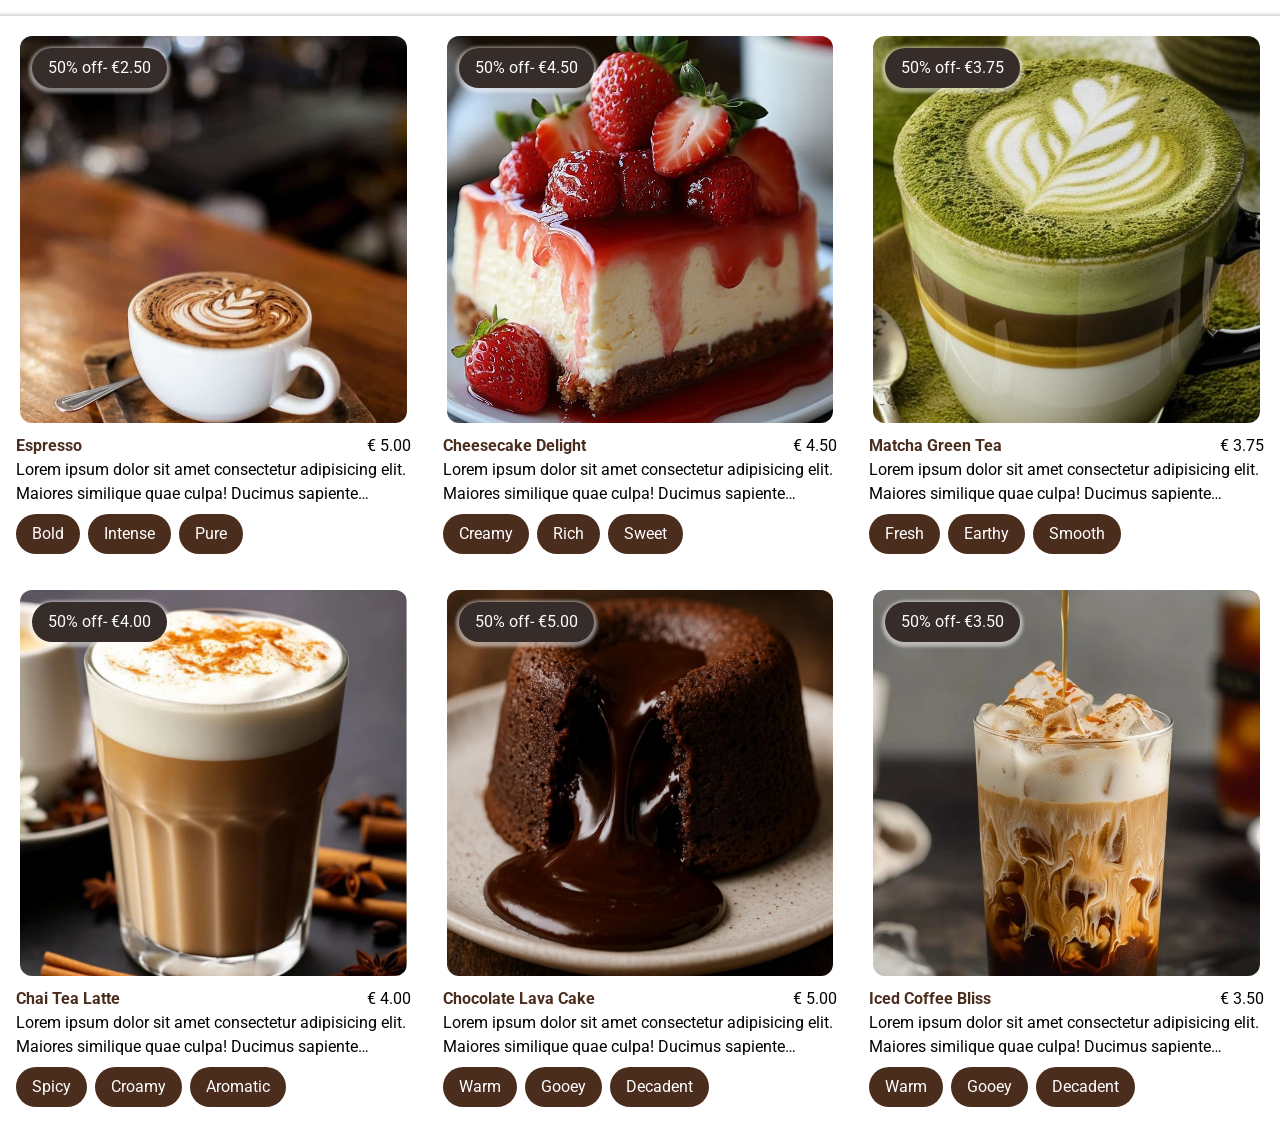
==== coffee/index.html @ 7f75d532 "Products Grid" ====
<!DOCTYPE html>
<html lang="en">
<head>
    <meta charset="UTF-8">
    <meta name="viewport" content="width=device-width, initial-scale=1.0">
    
    <link rel="stylesheet" href="style.css">
    
    <title>Coffee Shop</title>
</head>
<body>
    <main class="container">
        
        <section class="d-grid grid-3col gap-3">
            
            <!--A column for a product-->
            <div class="col">
                <figure class="product-image">
                    <img src="assets/coffee-cup.jpg" alt="">
                    <figcaption class="product-tag">50% off- €2.50</figcaption>
                </figure>
                
                <div class="d-flex flex-between">
                    <strong class="text-primary"> Espresso</strong>
                    <span>&euro; 5.00</span>
                </div>
                
                <p class="line-2">
                    Lorem ipsum dolor sit amet consectetur adipisicing elit. Maiores similique quae culpa!
                    Ducimus sapiente inventore perspiciatis nulla consequuntur blanditiis, vel unde, iste omnis numquam reiciendis, libero debitis iusto recusandae eius.
                </p>
                
                <div class="tags">
                    <a href="#" class="tag-item">Bold</a>
                    <a href="#" class="tag-item">Intense</a>
                    <a href="#" class="tag-item">Pure</a>
                </div>
           
           
            </div>
            <div class="col">
                <figure class="product-image">
                    <img src="assets/Delight-cheesecake.jpg" alt="">
                    <figcaption class="product-tag">50% off- €4.50</figcaption>
                </figure>
                
                <div class="d-flex flex-between">
                    <strong class="text-primary"> Cheesecake Delight</strong>
                    <span>&euro; 4.50</span>
                </div>
                <p class="line-2">
                    Lorem ipsum dolor sit amet consectetur adipisicing elit. Maiores similique quae culpa!
                    Ducimus sapiente inventore perspiciatis nulla consequuntur blanditiis, vel unde, iste omnis numquam reiciendis, libero debitis iusto recusandae eius.
                </p>
                <div class="tags">
                    <a href="#" class="tag-item">Creamy</a>
                    <a href="#" class="tag-item">Rich</a>
                    <a href="#" class="tag-item">Sweet</a>
                </div>

            </div>
            <div class="col">
                <figure class="product-image">
                    <img src="assets/Green-Tea.jpg" alt="">
                    <figcaption class="product-tag">50% off- €3.75</figcaption>
                </figure>
                
                <div class="d-flex flex-between">
                    <strong class="text-primary"> Matcha Green Tea</strong>
                    <span>&euro; 3.75</span>
                </div>
                <p class="line-2">
                    Lorem ipsum dolor sit amet consectetur adipisicing elit. Maiores similique quae culpa!
                    Ducimus sapiente inventore perspiciatis nulla consequuntur blanditiis, vel unde, iste omnis numquam reiciendis, libero debitis iusto recusandae eius.
                </p>
                <div class="tags">
                    <a href="#" class="tag-item">Fresh</a>
                    <a href="#" class="tag-item">Earthy</a>
                    <a href="#" class="tag-item">Smooth</a>
                </div>

            </div>
            <div class="col">
                <figure class="product-image">
                    <img src="assets/Chai-Tea.jpg" alt="">
                    <figcaption class="product-tag">50% off- €4.00</figcaption>
                </figure>
                
                <div class="d-flex flex-between">
                    <strong class="text-primary"> Chai Tea Latte </strong>
                    <span>&euro; 4.00</span>
                </div>
                <p class="line-2">
                    Lorem ipsum dolor sit amet consectetur adipisicing elit. Maiores similique quae culpa!
                    Ducimus sapiente inventore perspiciatis nulla consequuntur blanditiis, vel unde, iste omnis numquam reiciendis, libero debitis iusto recusandae eius.
                </p>
                <div class="tags">
                    <a href="#" class="tag-item">Spicy</a>
                    <a href="#" class="tag-item">Croamy</a>
                    <a href="#" class="tag-item">Aromatic</a>
                </div>

            </div>
            <div class="col">
                <figure class="product-image">
                    <img src="assets/Lava-Cake.jpg" alt="">
                    <figcaption class="product-tag">50% off- €5.00</figcaption>
                </figure>
                
                <div class="d-flex flex-between">
                    <strong class="text-primary"> Chocolate Lava Cake </strong>
                    <span>&euro; 5.00</span>
                </div>
                <p class="line-2">
                    Lorem ipsum dolor sit amet consectetur adipisicing elit. Maiores similique quae culpa!
                    Ducimus sapiente inventore perspiciatis nulla consequuntur blanditiis, vel unde, iste omnis numquam reiciendis, libero debitis iusto recusandae eius.
                </p>
                <div class="tags">
                    <a href="#" class="tag-item">Warm</a>
                    <a href="#" class="tag-item">Gooey</a>
                    <a href="#" class="tag-item">Decadent</a>
                </div>

            </div>
            <div class="col">
                <figure class="product-image">
                    <img src="assets/Iced-coffee.jpg" alt="">
                    <figcaption class="product-tag">50% off- €3.50</figcaption>
                </figure>
                
                <div class="d-flex flex-between">
                    <strong class="text-primary"> Iced Coffee Bliss </strong>
                    <span>&euro; 3.50</span>
                </div>
                <p class="line-2">
                    Lorem ipsum dolor sit amet consectetur adipisicing elit. Maiores similique quae culpa!
                    Ducimus sapiente inventore perspiciatis nulla consequuntur blanditiis, vel unde, iste omnis numquam reiciendis, libero debitis iusto recusandae eius.
                </p>
                <div class="tags">
                    <a href="#" class="tag-item">Warm</a>
                    <a href="#" class="tag-item">Gooey</a>
                    <a href="#" class="tag-item">Decadent</a>
                </div>
        </section>
        
        
    </main>
    
    
    
</body>
</html>
---- coffee/style.css ----
@import url('https://fonts.googleapis.com/css2?family=Noto+Serif:ital,wght@0,100..900;1,100..900&family=Roboto:ital,wght@0,100..900;1,100..900&display=swap');

  /* CSS Variables*/
:root {
   --primary: #4b2d1e;
   --primary-tint: #75513f;
   --primary-shade: #30170a;

   --Dark: #362d2a;
   --light:#ffffff;

   --muted:#e8e6e5;
   --muted-tint:#f8f6f5;
   --muted-shade:#d8d6d5;

   --shadow-dark: 0 0.1rem 0.2rem 0.2rem rgba(45, 40, 35, 0.2);
   --shadow-light: 0 0.1rem 0.2rem 0.2rem rgba(255, 255, 255, 0.5);

--font-normal: Roboto,arial,sans-serif;
--font-heading: 'Noto serif',serif;


--space-0: 0;
--space-1: 0.5rem;
--space-2: 1rem;
--space-3: 2rem;
}

/* CSS Reset - Targets everything */
*{
    box-sizing: border-box;
    margin: 0;
    padding: 0;
}

body{
    font-family:  var(--font-normal);
    line-height: 1.5;

}
h1,h2,h3,h4,h5,h6{
    font-family: var(--font-heading);
    margin-bottom: 0.5rem;
}

p{
    margin-bottom: 0.5rem;
}



/************************************* BUTTONS ********************************/
.btn{
    border:none;
    border-radius: 1rem;

    padding: var(--space-1) var(--space-2);
     
    cursor: pointer;

}
.btn-primary {
    background-color: var(--primary);
    color: var(--light);
}
.btn-primary:hover {
background-color:var(--primary-tint);
}
.btn-primary:active {
    background-color: var(--primary-shade);
}

.btn-secondary{
    background-color: var(--muted);
    color: var(--Dark);
}
.btn-secondary:hover {
background-color: var(--muted-tint);
}
.btn-secondary:active{
    background-color: var(--muted-shade);
}
.link {
color: var(--primary);
text-decoration: underline;
}
.link:hover {
color: var(--primary-tint);
}






/*************************************  COLOR  ********************************/

.bg-primary { background-color: var(--primary); }
.bg-dark {  background-color: var(--Dark);}  
.bg-light { background-color: var(--light); }
.bg-muted {  background-color: var(--muted);} 


    .text-primary { color: var(--primary); }
    .text-dark { color: var(--Dark); }
    .text-light { color: var(--light); }
    .text-muted { color: var(--muted); }

 /************************************* COMPONENTS ********************************/

.product-image{
    position: relative;
    /*tells all children that this is a parent*/
}

.product-image img {
aspect-ratio: 1 / 1;
width: 100%;

object-fit: cover;

border: 4px solid var(--light);
border-radius: var(--space-2);
}
.product-image .product-tag {
background-color: var(--Dark);
color:var(--light);
box-shadow: var(--shadow-light);

padding: var(--space-1) var(--space-2);
border-radius: var(--space-3);

position: absolute;
left: var(--space-2);
top: var(--space-2);
}
.tags {
    display: flex;
    list-style: none;
    gap: var(--space-1);
    }
.tags  .tag-item {
background-color: var(--primary);
color: var(--light);

text-decoration: none;
padding: var(--space-1) var(--space-2);
border-radius: var(--space-3);
 }

 /************************************* LAYOUT ********************************/
.container {
max-width: 1280px;
margin: auto;
}
.container section {
    box-shadow: var(--shadow-dark);

    padding: var(--space-2);
    margin-top: var(--space-2);
}

.d-flex { display:flex; }
.d-grid { display: grid; }
.flex-between{ justify-content: space-between;}


.d-flex { display:flex; }
.d-grid { display: grid; }
.flex-between{ justify-content: space-between;}

.grid-3col {
    grid-template-columns: repeat(3,1fr);
}
.grid-2col {
    grid-template-columns: repeat(2,1fr);
}



 /************************************* SPACING ********************************/
.p-0 { padding: var(--space-0);}
.p-1 { padding: var(--space-1);}
.p-2 { padding: var(--space-2);}
.p-3 { padding: var(--space-3);}

.m-0 { margin: var(--space-0);}
.m-1 { margin: var(--space-1);}
.m-2 { margin: var(--space-2);}
.m-3 { margin: var(--space-3);}

.gap-0 { gap: var(--space-0);}
.gap-1 { gap: var(--space-1);}
.gap-2 { gap: var(--space-2);}
.gap-3 { gap: var(--space-3);}


/************************************* SWATCHES ********************************/

.swatches{
    display: flex;
}
.swatch .swatch-value { 
    border-radius: 100%;
    aspect-ratio: 1 / 1;
width: 3rem; /*Root Font Size:16px*/

box-shadow:var(--shadow-dark);
}
.swatch .swatch-name{
    text-align: center;
}
 

/************************************* TEXT ********************************/
.line-2
{
    display: -webkit-box;
    -webkit-box-orient: vertical;
    -webkit-line-clamp: 2;
    line-clamp: 2;


   
    height: 3em;
    overflow: clip;
    text-overflow: ellipsis;

}
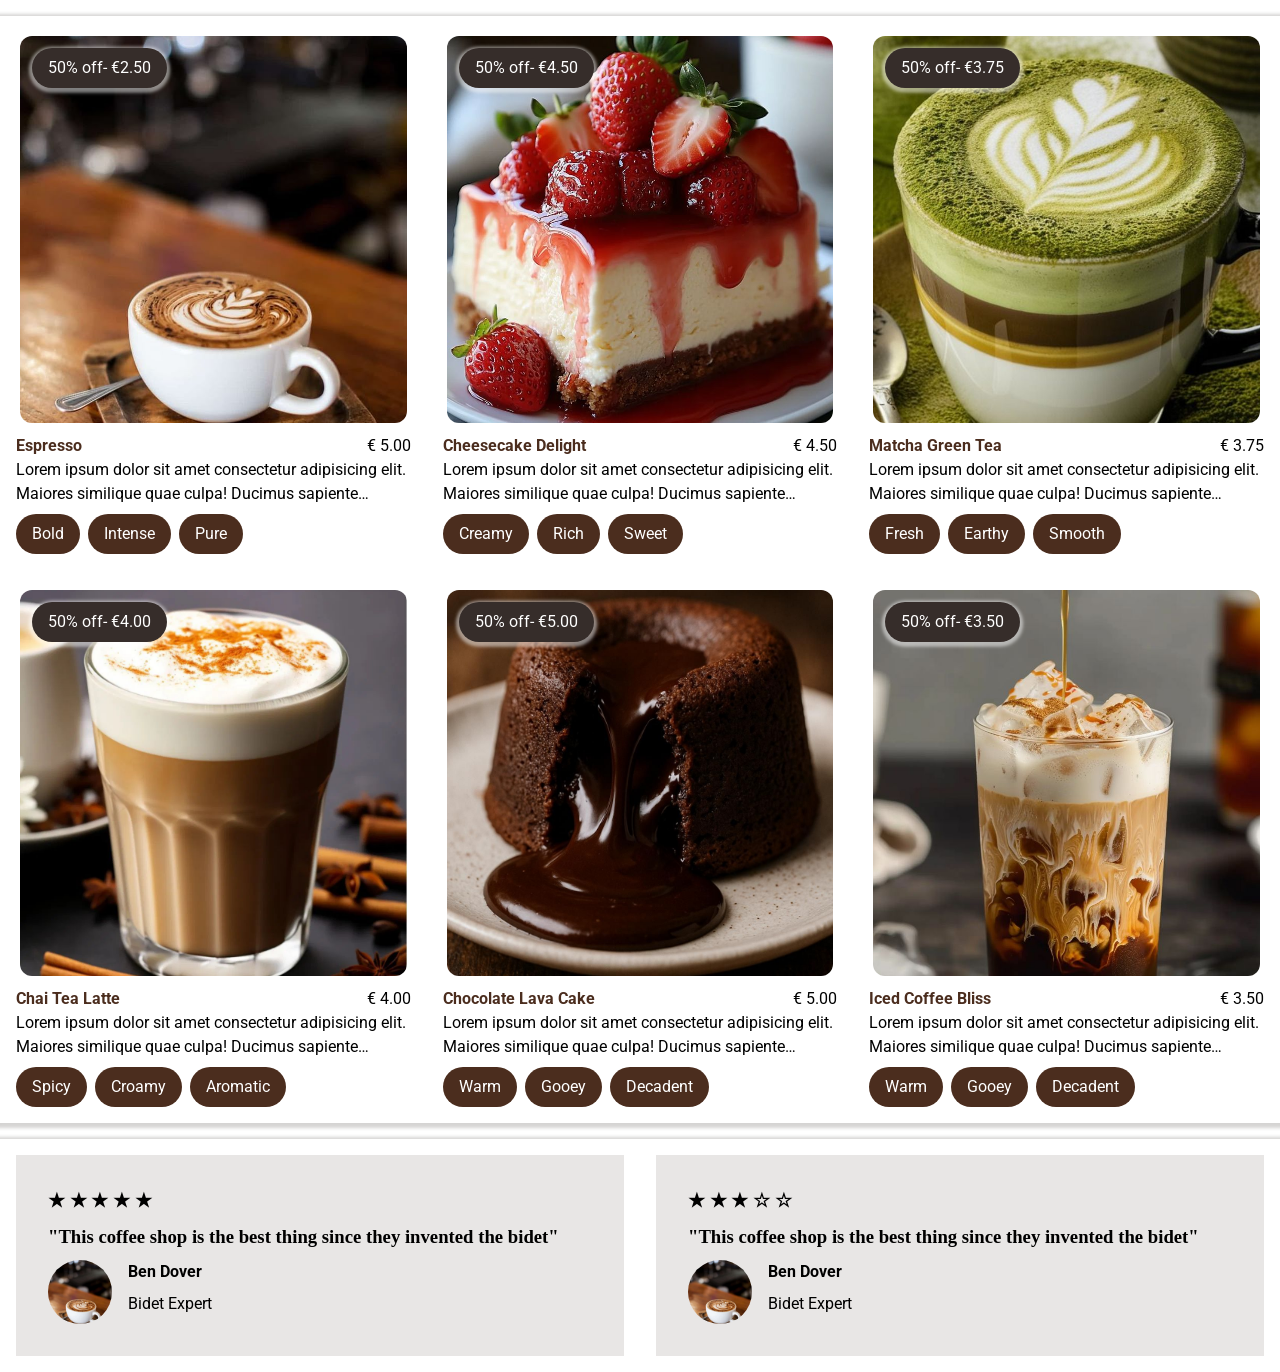
==== commit a7daa3e2: "basic wesite layout" ====
--- a/coffee/index.html
+++ b/coffee/index.html
@@ -143,7 +143,48 @@
                 </div>
         </section>
         
-        
+        <section class="d-grid grid-2col gap-3">
+            <div class="bg-muted p-3">
+
+                <h3>
+                    &starf;
+                    &starf;
+                    &starf;
+                    &starf;
+                    &starf;
+                </h3>
+                <h3>
+                    "This coffee shop is the best thing since they invented the bidet"
+                </h3>
+
+                <div class="profile">
+                    <img src="assets/coffee-cup.jpg" alt="">
+                    <strong class="name">Ben Dover</strong>
+                    <span class="job-title">Bidet Expert</span>
+                 </div>
+            </div>
+
+         <div class="bg-muted p-3">
+
+                <h3>
+                    &starf;
+                    &starf;
+                    &starf;
+                    &star;
+                    &star;
+                </h3>
+                <h3>
+                    "This coffee shop is the best thing since they invented the bidet"
+                </h3>
+
+                <div class="profile">
+                    <img src="assets/coffee-cup.jpg" alt="">
+                    <strong class="name">Ben Dover</strong>
+                    <span class="job-title">Bidet Expert</span>
+                 </div>
+            </div>
+        </section>
+
     </main>
     
     
--- a/coffee/style.css
+++ b/coffee/style.css
@@ -134,6 +134,36 @@
 left: var(--space-2);
 top: var(--space-2);
 }
+.profile{
+    display: grid;
+    grid-template-columns:auto 1fr;
+    grid-template-rows: repeat(2,1fr);
+    column-gap: var(--space-2);
+
+}
+
+
+.profile img {
+    aspect-ratio: 1/1;
+    width: 4rem;
+    object-fit: cover;
+    border-radius: 100%;
+
+    grid-column: 1;
+    grid-row: span 2 ;
+}
+.profile .name {
+grid-column: 2;
+grid-row: 1;
+}
+
+.profile .job-title {
+    grid-column: 2;
+    grid-row: 2;
+    }
+
+
+
 .tags {
     display: flex;
     list-style: none;
